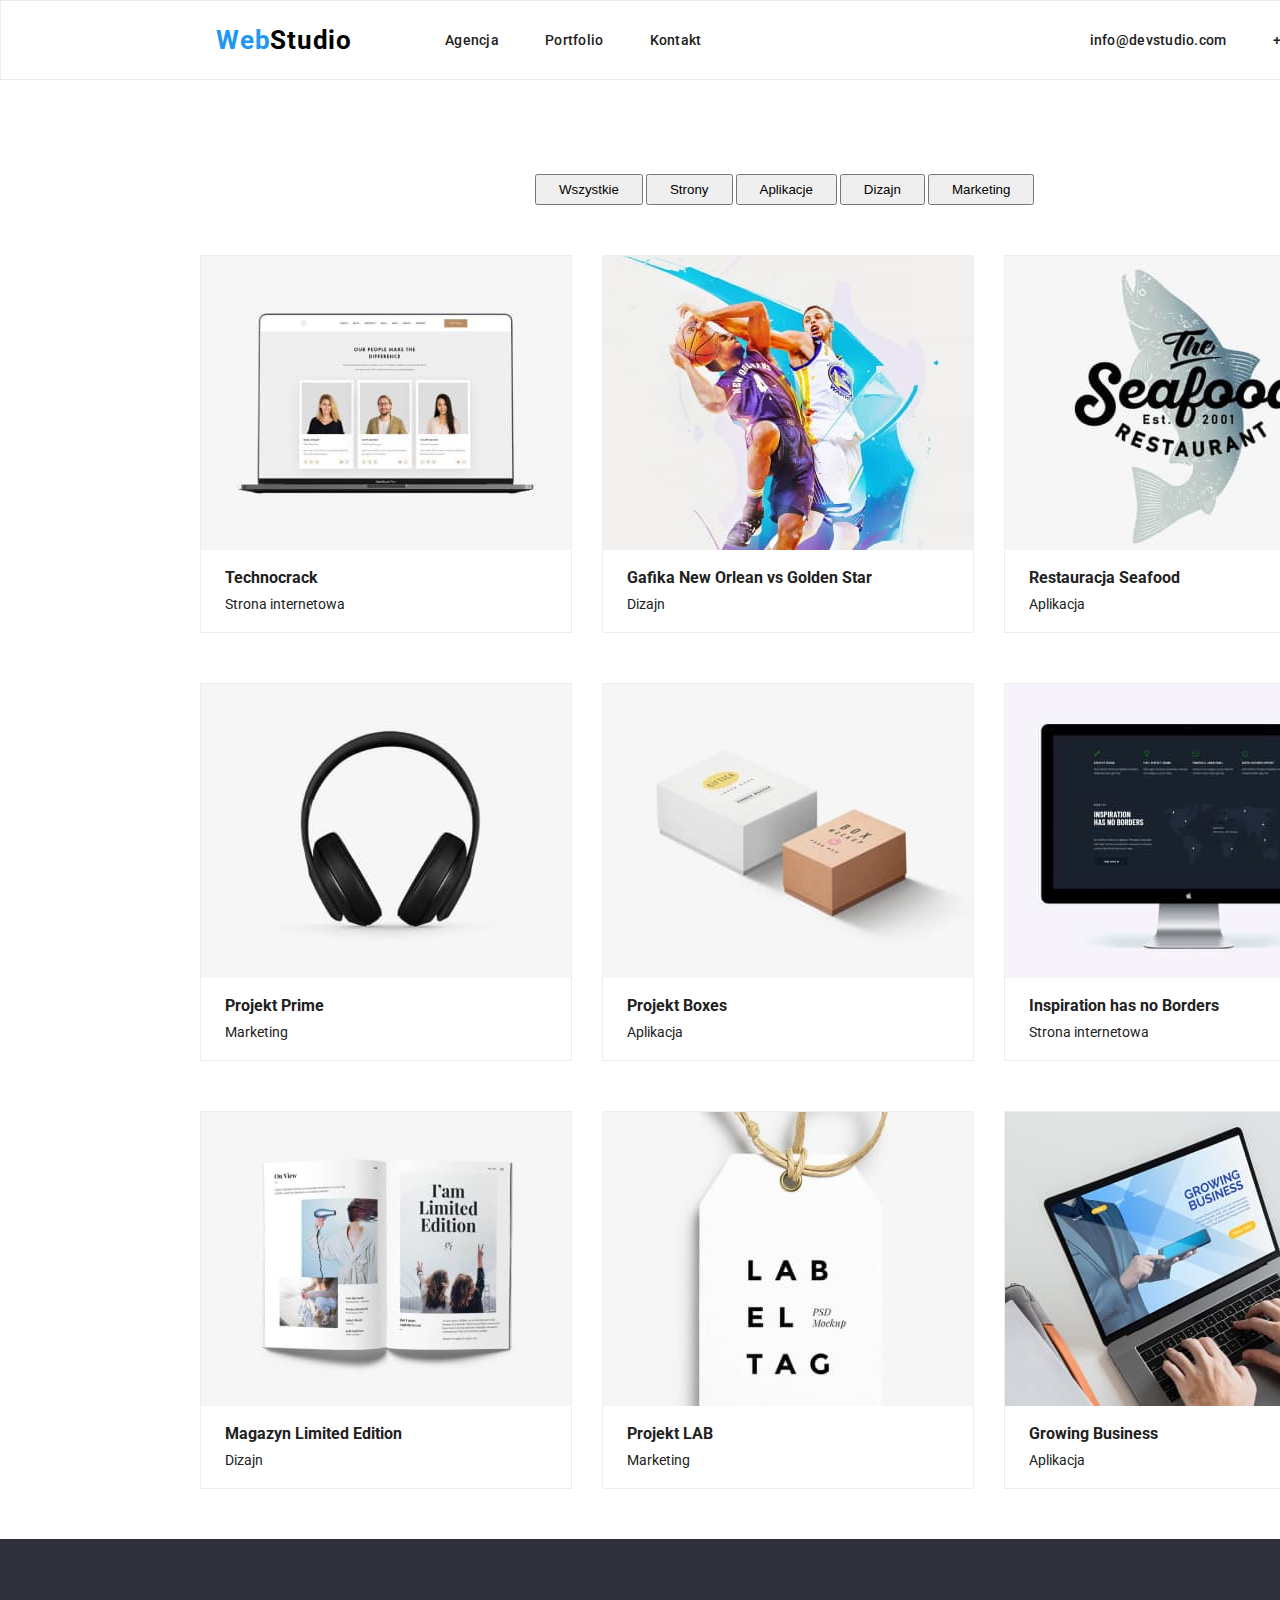
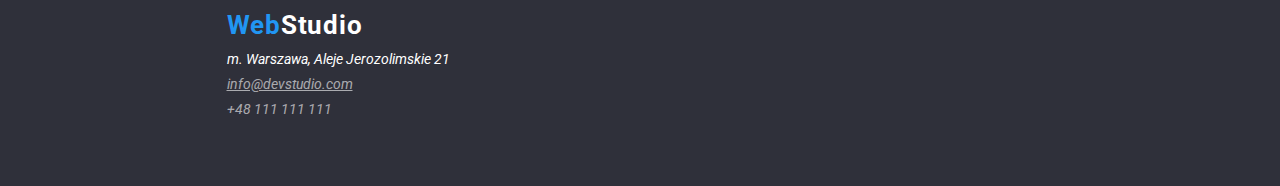
==== portfolio.html @ ac72ec34 "hw4 first commit" ====
<!DOCTYPE html>
<html lang="pl">
  <head>
    <meta charset="UTF-8" />
    <meta http-equiv="X-UA-Compatible" content="IE=edge" />
    <meta name="vievport" content="width=device-width, initial-scale=1.0" />
    <title>Studio</title>
    <link rel="preconnect" href="https://fonts.googleapis.com" />
    <link rel="preconnect" href="https://fonts.gstatic.com" crossorigin />
    <link
      href="https://fonts.googleapis.com/css2?family=Raleway:wght@700&family=Roboto:wght@400;500;700;900&display=swap"
      rel="stylesheet"
    />
    <link
      rel="stylesheet"
      href="https://cdnjs.cloudflare.com/ajax/libs/modern-normalize/1.1.0/modern-normalize.min.css"
      integrity="sha512-wpPYUAdjBVSE4KJnH1VR1HeZfpl1ub8YT/NKx4PuQ5NmX2tKuGu6U/JRp5y+Y8XG2tV+wKQpNHVUX03MfMFn9Q=="
      crossorigin="anonymous"
      referrerpolicy="no-referrer"
    />
    <link rel="stylesheet" href="css/styles.css" />
  </head>

  <body>
    <header>
      <div class="navbar">
        <div class="logo-nav">
          <div class="logo-box">
            <a href="./index.html" class="top-brand-link"
              ><span class="brand-color">Web</span>Studio</a
            >
          </div>

          <nav class="nav-link-box">
            <a class="top-link" href="./index.html">Agencja</a>
            <a class="top-link" href="./portfolio.html">Portfolio</a>
            <a class="top-link" href="./kontakt">Kontakt</a>
          </nav>
        </div>
        <div class="contact-link-box">
          <a class="top-link" href="mailto:info@devstudio.com"
            >info@devstudio.com</a
          >
          <a class="top-link" href="tel:0048111111111">+48111111111</a>
        </div>
      </div>
    </header>

    <main>
      <section class="container">
        <div class="projects-box">
          <div class="container">
            <ul class="portfolio-page-buttons">
              <li><button class="filter-1" style="padding: 6px 22px 6px 22px;" type="button">Wszystkie</button></li>
              <li><button style="padding: 6px 22px 6px 22px;" type="button">Strony</button></li>
              <li><button style="padding: 6px 22px 6px 22px;" type="button">Aplikacje</button></li>
              <li><button style="padding: 6px 22px 6px 22px;" type="button">Dizajn</button></li>
              <li><button style="padding: 6px 22px 6px 22px;" type="button">Marketing</button></li>
            </ul>
          </div>

          <div class="line-of-projects">
            <div class="project-block">
              <img
                alt="picture-of-a-laptop"
                width="370"
                height="294"
                src="images/portfolio/img(1).jpg"
              />
              <div>
                <h3 style="padding-left: 24px;">Technocrack</h3>
                <p class="pbt">Strona internetowa</p>
              </div>
            </div>

            <div class="project-block">
              <img
                alt="picture-of-a-basketball-players"
                width="370"
                height="294"
                src="images/portfolio/img(2).jpg"
              />
              <h3 style="padding-left: 24px;">Gafika New Orlean vs Golden Star</h3>
              <p class="pbt">Dizajn</p>
            </div>

            <div class="project-block">
              <img
                alt="logo-of-the-seafood-restaurant"
                width="370"
                height="294"
                src="images/portfolio/img(3).jpg"
              />
              <h3 style="padding-left: 24px;">Restauracja Seafood</h3>
              <p class="pbt">Aplikacja</p>
            </div>
          </div>

          <div class="line-of-projects">
            <div class="project-block">
              <img
                alt="black-headphones"
                width="370"
                height="294"
                src="images/portfolio/img(4).jpg"
              />
              <h3 style="padding-left: 24px;">Projekt Prime</h3>
              <p class="pbt">Marketing</p>
            </div>
            <div class="project-block">
              <img
                alt="two-boxes"
                width="370"
                height="294"
                src="images/portfolio/img(5).jpg"
              />
              <h3 style="padding-left: 24px;">Projekt Boxes</h3>
              <p class="pbt">Aplikacja</p>
            </div>
            <div class="project-block">
              <img
                alt="Apple-monitor"
                width="370"
                height="294"
                src="images/portfolio/img(6).jpg"
              />
              <h3 style="padding-left: 24px;">Inspiration has no Borders</h3>
              <p class="pbt">Strona internetowa</p>
            </div>
          </div>

          <div class="line-of-projects">
            <div class="project-block">
              <img
                alt="opened-book"
                width="370"
                height="294"
                src="images/portfolio/img(7).jpg"
              />
              <h3 style="padding-left: 24px;">Magazyn Limited Edition</h3>
              <p class="pbt">Dizajn</p>
            </div>
            <div class="project-block">
              <img
                alt="two-boxes"
                width="370"
                height="294"
                src="images/portfolio/img(8).jpg"
              />
              <h3 style="padding-left: 24px;">Projekt LAB</h3>
              <p class="pbt">Marketing</p>
            </div>
            <div class="project-block">
              <img
                alt="Apple-monitor"
                width="370"
                height="294"
                src="images/portfolio/img(9).jpg"
              />
              <h3 style="padding-left: 24px;">Growing Business</h3>
              <p class="pbt">Aplikacja</p>
            </div>
          </div>
        </div>
      </section>
    </main>

    <footer class="little-black-box">
      <div class="container">
        <div class="bottom-things">
          <a href="./index.html" class="bottom-brand-link"
            ><span class="brand-color">Web</span>Studio</a
          >
          <address>
            <p style="color: #ffffff">m. Warszawa, Aleje Jerozolimskie 21</p>
            <p>
              <a
                class="bottom-link"
                style="text-decoration: underline"
                href="mailto:info@devstudio.com"
                >info@devstudio.com</a
              >
            </p>
            <p>
              <a class="bottom-link" href="tel:0048111111111"
                >+48 111 111 111</a
              >
            </p>
          </address>
        </div>
      </div>
    </footer>
  </body>
</html>
---- css/styles.css ----
:root {
  --main-font-color: #212121;
  --secondary-font-color: #757575;
  --brand-color: #2196f3;
  --logo-black-font-color: #000000;
  --logo-white-font-color: #ffffff;
  --black-box-color: #2f303a;
  --our-crew-background: #f5f4fa;
  --focus-color: palevioletred;
  --footer-contact-link-color: #ffffff99;
  --navbar-border-color: #ececec;
}

* {
  box-sizing: border-box;
  margin: 0px;
}

body {
  color: var(--main-font-color);
  font-family: "Roboto", sans-serif;
  font-size: 14px;
  line-height: 16px;
  min-height: 100%;
  width: 1600px;
  margin: 0 auto;
}

.container {
  margin: 0px auto;
  max-width: 1200px;
  margin-top: 0px;
  margin-bottom: 0px;
  padding-top: 0px;
  padding-bottom: 0px;
}

ul {
  list-style-type: none;
}

h1 {
  width: 696px;
  height: 120px;
  text-transform: uppercase;
  letter-spacing: 0.06em;
  text-align: center;
  font-weight: 900;
  font-size: 44px;
  line-height: 1.75em;
  color: var(--logo-white-font-color);
}

h2 {
  text-align: center;
  font-size: 36px;
  padding-top: 94px;
  padding-bottom: 50px;
  margin: 0px;
}
h3 {
  text-align: left;
  padding-bottom: 10px;
  text-decoration: solid;
  padding-top: 20px;
  
}
h4 {
  margin-top: 30px;
  margin-bottom: 10px;
  text-decoration: solid;
}
/*navbar and links start*/

.navbar {
  display: flex;
  flex-direction: row;
  justify-content: space-between;


  align-items: center;
  height: 80px;
  border: 1px solid var(--navbar-border-color);
  margin: 0;
}
.contact-link-box {
  display: flex;
  flex-direction: row;
  margin: 0;
  padding: 227px;
  column-gap: 46px;
  font-weight: 500;
  letter-spacing: 0.02em;
}
.contact-link-box a {
  color: var(--main-font-color);
}
.nav-link-box {
  display: flex;
  flex-direction: row;
  align-items: flex-end;
  column-gap: 46px;
  font-weight: 500;
  letter-spacing: 0.02em;
  margin: 0;
  padding-left: 93px;
}
.nav-link-box a {
  color: var(--main-font-color);
}

.top-brand-link {
  font-weight: 700;
  font-size: 26px;
  line-height: 2em;
  letter-spacing: 0.03em;
  color: var(--logo-black-font-color);
}
.bottom-brand-link {
  text-decoration: none;
  font-weight: 700;
  font-size: 26px;
  line-height: 2em;
  letter-spacing: 0.03em;
  color: var(--logo-white-font-color);
}

.top-link {
  text-decoration: none;
}
a.top-link:hover {
  color: var(--brand-color);
}
a.top-link:active {
  color: var(--brand-color);
}
a.top-link:focus {
  color: var(--focus-color);
}

a.bottom-link {
  color: var(--footer-contact-link-color);
  text-decoration: none;
}
a.bottom-link:hover {
  color: var(--brand-color);
}
a.bottom-link:active {
  color: var(--brand-color);
}
a.bottom-link:focus {
  color: var(--focus-color);
}

.logo-box a {
  display: flex;
  align-items: center;
  text-decoration: none;
  padding-left: 215px;

  /*padding-top: 24px;
  padding-bottom: 25px;
  padding-left: 15px;
  width: 145px;
  height: 31px;*/
}
.logo-nav {
  display: flex;
  flex-direction: row;
  align-items: center;
}

.navbar .nav-link-box a {
  display: flex;
  flex-direction: row;
  text-decoration: none;
}
/*navbar and links end*/

/*logo start*/

.brand-color {
  color: var(--brand-color);
}

/*Main start */

.big-black-box {
  display: flex;
  flex-direction: column;
  align-items: center;
  margin: 0 auto;
  background: var(--black-box-color);
  padding: 200px 452px 200px 452px;
  row-gap: 40px;
}

.bigest-text {
  display: flex;
  justify-content: center;

  flex-wrap: wrap-reverse;
}

.studio-button {
  padding: 10px 41px 10px 42px;
  letter-spacing: 0.06em;
  border-radius: 4px;
  font-size: 16px;
  line-height: 1.87em;
  background-color: var(--brand-color);
  color: var(--logo-white-font-color);
  cursor: pointer;
}
/*button end*/

/*our strengths and workscope start*/

/*our-strengths start*/

.our-strengths {
  display: flex;
  flex-direction: row;
  padding: 94px 215px 94px 215px;
  padding-bottom: 0px;
  line-height: 1.5em;
  letter-spacing: 0.03em;
  column-gap: 30px;
  justify-content: center;
  text-decoration: none;
  color: var(--secondary-font-color);
}
.notes {
  align-content: center;
}

/*workscope start*/
.workscope {
  display: flex;
  flex-direction: column;
  width: 1200px;
  margin: 0 auto;
}
.list-of-activities {
  display: flex;
  flex-direction: row;
  column-gap: 30px;
  padding-bottom: 94px;
}
/*workscope end*/

/*our strengths and workscope end*/

/*our-crew start*/

.our-crew {
  display: flex;
  flex-direction: column;
  justify-content: center;
  align-items: center;
  margin: 0 auto;
  background: var(--our-crew-background);
}

.list-of-our-crew {
  display: flex;
  flex-direction: row;
}
.oc {
  text-align: center;
  margin: 15px;
  margin-bottom: 94px;
  font-size: 16px;
  line-height: 1.37em;
  letter-spacing: 0.03em;

  background: var(--logo-white-font-color);
  box-shadow: 0px 1px 3px rgba(0, 0, 0, 0.12), 0px 1px 1px rgba(0, 0, 0, 0.14),
    0px 2px 1px rgba(0, 0, 0, 0.2);
  border-radius: 0px 0px 4px 4px;
}
.oct {
  margin-bottom: 30px;
}
/*our-crew end*/

/*footer start*/

.little-black-box {
  display: flex;
  flex-direction: column;
  justify-content: center;
  align-items: center;
  text-decoration: none;
  background: var(--black-box-color);
}
.bottom-things {
  display: flex;
  flex-direction: column;
  padding: 60px 939px 60px 15px;
}

.bottom-things p {
  padding-bottom: 9px;
}
/*------

only portfolio styles start

*/
------




/*buttons start*/



/*buttons end*/

/*projects start*/

.projects-box {
  display: flex;
  flex-direction: column;
  padding-bottom: 40px;
}
.line-of-projects {
  display: flex;
  flex-direction: row;
  column-gap: 30px;
}
.project-block {
  display: flex;
  flex-direction: column;
  align-items: flex-start;
  margin-bottom: 50px;
  border: 1px solid #eeeeee;
}

.pbt {
  margin-bottom: 20px;
  padding-left: 24px;
}

.portfolio-page-buttons li {
  display: inline-block;
  line-height: 1.62em;
  letter-spacing: 0.03em;
  border-radius: 4px;
  cursor: pointer;
  padding-top: 94px;
  padding-bottom: 50px;
  border: none;
  text-decoration: none;
  text-align: center;
  color: var(--logo-white-font-color);
  transition-duration: 0.3s;
  }
.portfolio-page-buttons li :hover {
  background-color: var(--brand-color);
  color: var(--logo-white-font-color);
  border-color: var(--brand-color);
  border: 0px;
}
.filter-1 {
  margin-left: 295px;
}
/*projects end*/
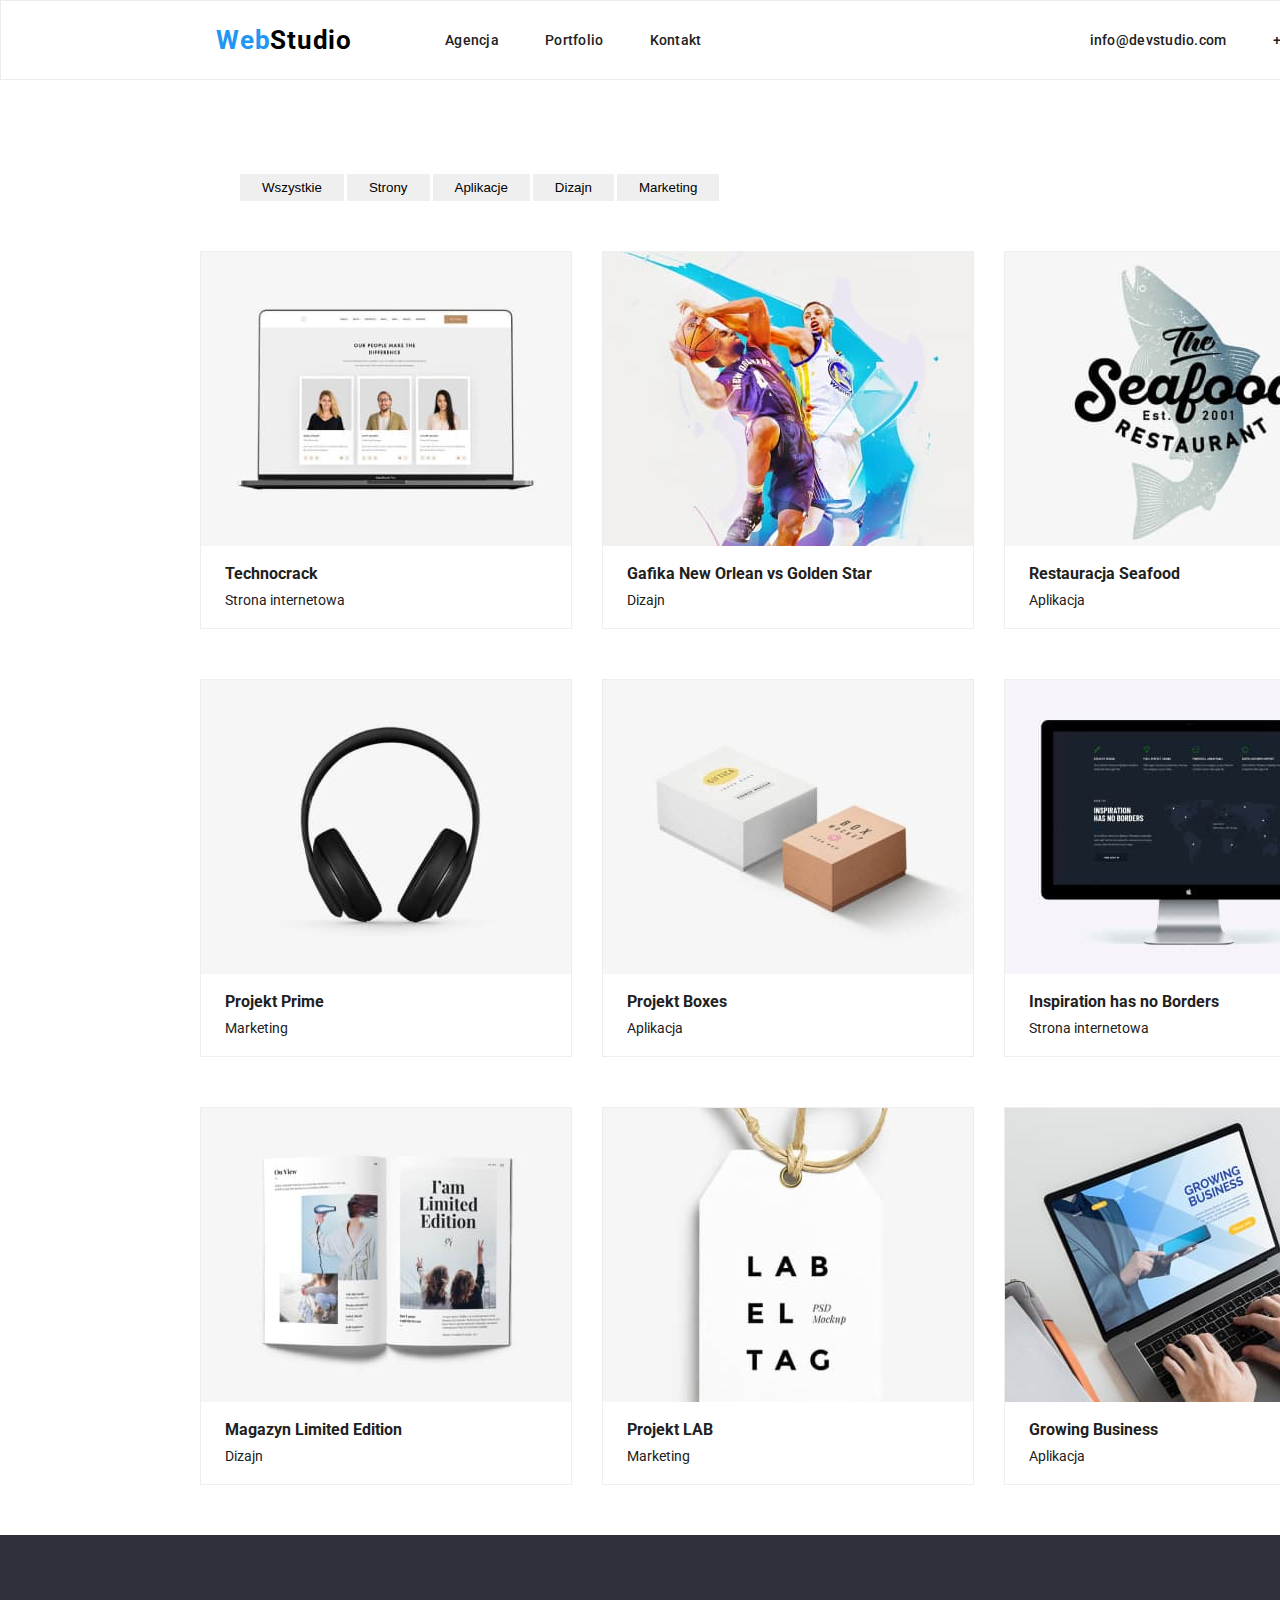
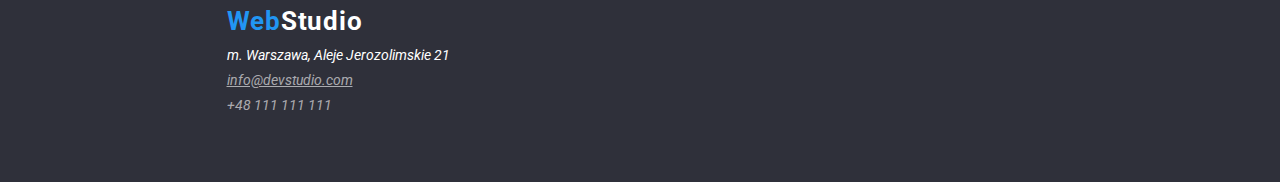
==== commit a0812294: "hw3 update11" ====
--- a/portfolio.html
+++ b/portfolio.html
@@ -49,15 +49,14 @@
     <main>
       <section class="container">
         <div class="projects-box">
-          <div class="container">
-            <ul class="portfolio-page-buttons">
-              <li><button class="filter-1" style="padding: 6px 22px 6px 22px;" type="button">Wszystkie</button></li>
-              <li><button style="padding: 6px 22px 6px 22px;" type="button">Strony</button></li>
-              <li><button style="padding: 6px 22px 6px 22px;" type="button">Aplikacje</button></li>
-              <li><button style="padding: 6px 22px 6px 22px;" type="button">Dizajn</button></li>
-              <li><button style="padding: 6px 22px 6px 22px;" type="button">Marketing</button></li>
-            </ul>
-          </div>
+          
+          <ul class="portfolio-page-buttons">
+              <li><button class="filter-btn" type="button">Wszystkie</button></li>
+              <li><button class="filter-btn" type="button">Strony</button></li>
+              <li><button class="filter-btn" type="button">Aplikacje</button></li>
+              <li><button class="filter-btn" type="button">Dizajn</button></li>
+              <li><button class="filter-btn" type="button">Marketing</button></li>
+          </ul>
 
           <div class="line-of-projects">
             <div class="project-block">
--- a/css/styles.css
+++ b/css/styles.css
@@ -29,10 +29,6 @@
 .container {
   margin: 0px auto;
   max-width: 1200px;
-  margin-top: 0px;
-  margin-bottom: 0px;
-  padding-top: 0px;
-  padding-bottom: 0px;
 }
 
 ul {
@@ -40,8 +36,6 @@
 }
 
 h1 {
-  width: 696px;
-  height: 120px;
   text-transform: uppercase;
   letter-spacing: 0.06em;
   text-align: center;
@@ -85,9 +79,7 @@
 }
 .contact-link-box {
   display: flex;
-  flex-direction: row;
-  margin: 0;
-  padding: 227px;
+  padding: 0px 227px;
   column-gap: 46px;
   font-weight: 500;
   letter-spacing: 0.02em;
@@ -364,7 +356,10 @@
   border-color: var(--brand-color);
   border: 0px;
 }
-.filter-1 {
-  margin-left: 295px;
+.filter-btn {
+  padding: 6px 22px 6px 22px;
+  border: none;
 }
 /*projects end*/
+
+
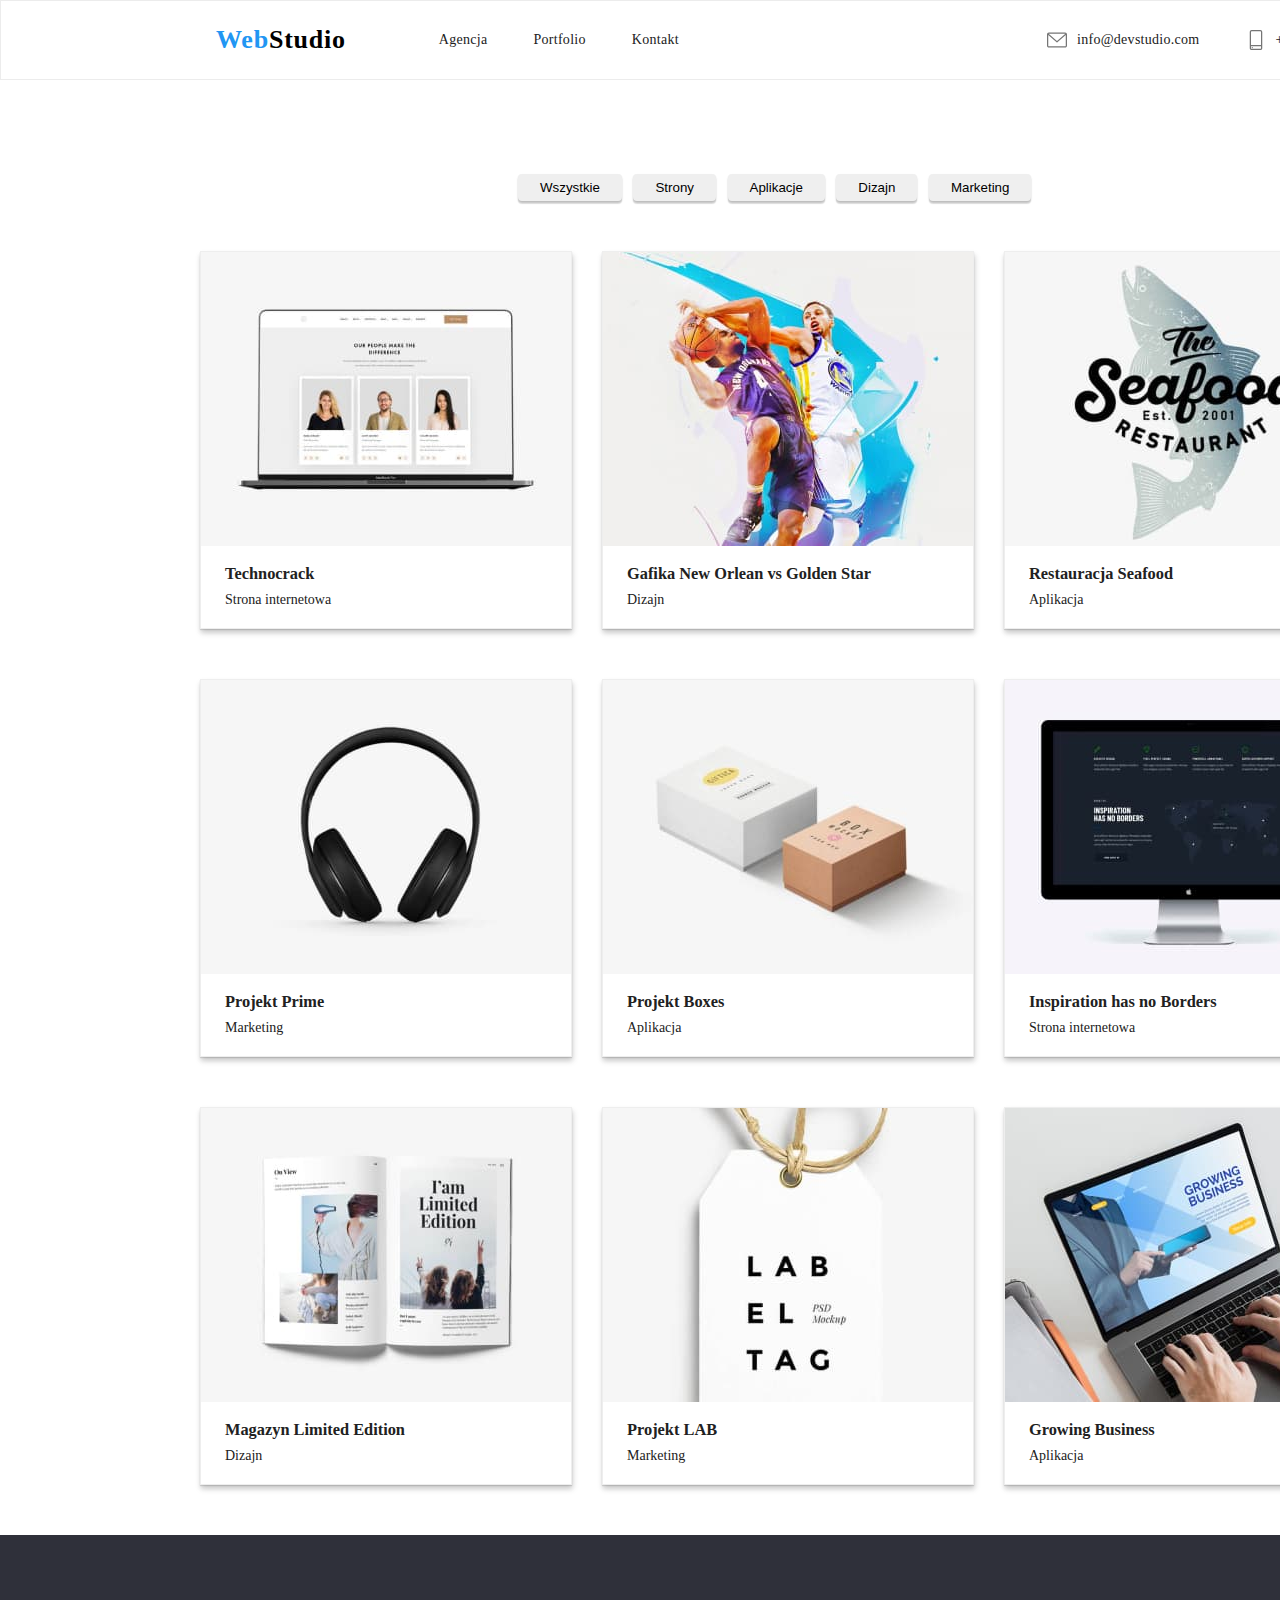
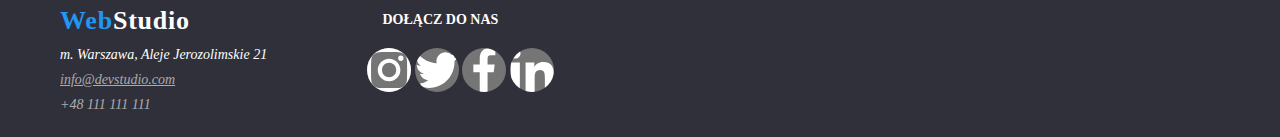
==== commit 2386fe10: "hw4 update6" ====
--- a/portfolio.html
+++ b/portfolio.html
@@ -38,10 +38,22 @@
           </nav>
         </div>
         <div class="contact-link-box">
-          <a class="top-link" href="mailto:info@devstudio.com"
-            >info@devstudio.com</a
-          >
-          <a class="top-link" href="tel:0048111111111">+48111111111</a>
+          <div class="container">
+            <a class="top-link" href="mailto:info@devstudio.com">
+              <svg class="icon-contact-link">
+                <use href="./images/svg/icons.svg#icon-envelope"></use>
+              </svg>
+              info@devstudio.com</a
+            >
+          </div>
+          <div>
+            <a class="top-link" href="tel:0048111111111">
+              <svg class="icon-contact-link">
+                <use href="./images/svg/icons.svg#icon-smartphone"></use>
+              </svg>
+              +48 111 111 111</a
+            >
+          </div>
         </div>
       </div>
     </header>
@@ -165,28 +177,50 @@
     </main>
 
     <footer class="little-black-box">
-      <div class="container">
-        <div class="bottom-things">
-          <a href="./index.html" class="bottom-brand-link"
-            ><span class="brand-color">Web</span>Studio</a
-          >
-          <address>
-            <p style="color: #ffffff">m. Warszawa, Aleje Jerozolimskie 21</p>
-            <p>
-              <a
-                class="bottom-link"
-                style="text-decoration: underline"
-                href="mailto:info@devstudio.com"
-                >info@devstudio.com</a
-              >
-            </p>
-            <p>
-              <a class="bottom-link" href="tel:0048111111111"
-                >+48 111 111 111</a
-              >
-            </p>
-          </address>
-        </div>
+      <div class="bottom-things">
+        <a href="./index.html" class="bottom-brand-link"
+          ><span class="brand-color">Web</span>Studio</a
+        >
+        <address>
+          <p style="color: #ffffff">m. Warszawa, Aleje Jerozolimskie 21</p>
+          <p>
+            <a
+              class="bottom-link"
+              style="text-decoration: underline"
+              href="mailto:info@devstudio.com"
+              >info@devstudio.com</a
+            >
+          </p>
+          <p>
+            <a class="bottom-link" href="tel:0048111111111">+48 111 111 111</a>
+          </p>
+        </address>
+      </div>
+      <div class="join-us">
+        <h4 class="join-us-title">dołącz do nas</h4>
+        <ul>
+          <li>
+            <svg class="icon-social-media-footer">
+              <use href="./images/svg/icons.svg#icon-instagram-2"></use>
+            </svg>
+          </li>
+          <li>
+            <svg class="icon-social-media-footer">
+              <use href="./images/svg/icons.svg#icon-twitter-1"></use>
+            </svg>
+          </li>
+          <li>
+            <svg class="icon-social-media-footer">
+              <use href="./images/svg/icons.svg#icon-facebook-1"></use>
+            </svg>
+          </li>
+
+          <li>
+            <svg class="icon-social-media-footer">
+              <use href="./images/svg/icons.svg#icon-linkedin-1"></use>
+            </svg>
+          </li>
+        </ul>
       </div>
     </footer>
   </body>
--- a/css/styles.css
+++ b/css/styles.css
@@ -9,6 +9,7 @@
   --focus-color: palevioletred;
   --footer-contact-link-color: #ffffff99;
   --navbar-border-color: #ececec;
+  --icon-color: #afb1b8;
 }
 
 * {
@@ -18,7 +19,7 @@
 
 body {
   color: var(--main-font-color);
-  font-family: "Roboto", sans-serif;
+
   font-size: 14px;
   line-height: 16px;
   min-height: 100%;
@@ -57,7 +58,6 @@
   padding-bottom: 10px;
   text-decoration: solid;
   padding-top: 20px;
-  
 }
 h4 {
   margin-top: 30px;
@@ -71,12 +71,12 @@
   flex-direction: row;
   justify-content: space-between;
 
-
   align-items: center;
   height: 80px;
   border: 1px solid var(--navbar-border-color);
   margin: 0;
 }
+
 .contact-link-box {
   display: flex;
   padding: 0px 227px;
@@ -85,8 +85,22 @@
   letter-spacing: 0.02em;
 }
 .contact-link-box a {
+  display: flex;
+  align-items: center;
   color: var(--main-font-color);
 }
+.icon-contact-link {
+  display: inline-flex;
+  flex-direction: row;
+  margin-right: 10px;
+  height: 30px;
+  width: 20px;
+}
+.icon-contact-link:hover {
+  --color5: var(--brand-color);
+  --color2: var(--brand-color);
+}
+
 .nav-link-box {
   display: flex;
   flex-direction: row;
@@ -144,6 +158,10 @@
   color: var(--focus-color);
 }
 
+.brand-color {
+  color: var(--brand-color);
+}
+
 .logo-box a {
   display: flex;
   align-items: center;
@@ -167,13 +185,10 @@
   flex-direction: row;
   text-decoration: none;
 }
+
 /*navbar and links end*/
 
 /*logo start*/
-
-.brand-color {
-  color: var(--brand-color);
-}
 
 /*Main start */
 
@@ -187,6 +202,13 @@
   row-gap: 40px;
 }
 
+.home {
+  background-image: url("/images/main-page/backgroud-picture.jpg");
+  background-color: rgba(47, 48, 58, 0.4);
+  background-repeat: no-repeat;
+  background-position: center;
+  width: 100%;
+}
 .bigest-text {
   display: flex;
   justify-content: center;
@@ -204,29 +226,86 @@
   color: var(--logo-white-font-color);
   cursor: pointer;
 }
+
 /*button end*/
 
-/*our strengths and workscope start*/
-
 /*our-strengths start*/
 
 .our-strengths {
   display: flex;
-  flex-direction: row;
+  flex-direction: column;
   padding: 94px 215px 94px 215px;
   padding-bottom: 0px;
+  margin: 0 auto;
   line-height: 1.5em;
   letter-spacing: 0.03em;
+  text-decoration: none;
+  color: var(--secondary-font-color);
+}
+
+.list-of-rectangles {
+  display: flex;
+  padding: 0px;
+  justify-content: space-around;
+  align-items: center;
   column-gap: 30px;
-  justify-content: center;
-  text-decoration: none;
-  color: var(--secondary-font-color);
-}
+}
+.rectangle-1 {
+  height: 120px;
+  width: 270px;
+  background-color: var(--our-crew-background);
+  display: flex;
+  justify-content: center;
+  align-items: center;
+}
+.rectangle-2 {
+  height: 120px;
+  width: 270px;
+  background-color: var(--our-crew-background);
+  display: flex;
+  justify-content: center;
+  align-items: center;
+}
+.rectangle-3 {
+  height: 120px;
+  width: 270px;
+  background-color: var(--our-crew-background);
+  display: flex;
+  justify-content: center;
+  align-items: center;
+}
+.rectangle-4 {
+  height: 120px;
+  width: 270px;
+  background-color: var(--our-crew-background);
+  display: flex;
+  justify-content: center;
+  align-items: center;
+}
+
+.icon-our-strengths {
+  display: inline-flex;
+  flex-direction: row;
+  justify-content: center;
+  align-items: center;
+  height: 70px;
+  width: 70px;
+}
+
 .notes {
-  align-content: center;
-}
+  display: inline-block;
+}
+.list-of-notes {
+  display: flex;
+  justify-content: center;
+  column-gap: 30px;
+  padding-left: 0;
+}
+
+/*our-strengths start*/
 
 /*workscope start*/
+
 .workscope {
   display: flex;
   flex-direction: column;
@@ -252,6 +331,11 @@
   align-items: center;
   margin: 0 auto;
   background: var(--our-crew-background);
+}
+.our-crew li {
+  display: inline-flex;
+  list-style: none;
+  align-items: center;
 }
 
 .list-of-our-crew {
@@ -265,7 +349,6 @@
   font-size: 16px;
   line-height: 1.37em;
   letter-spacing: 0.03em;
-
   background: var(--logo-white-font-color);
   box-shadow: 0px 1px 3px rgba(0, 0, 0, 0.12), 0px 1px 1px rgba(0, 0, 0, 0.14),
     0px 2px 1px rgba(0, 0, 0, 0.2);
@@ -274,14 +357,67 @@
 .oct {
   margin-bottom: 30px;
 }
+
+.icon-social-media-crew {
+  display: flex;
+  align-items: center;
+  width: 44px;
+  height: 44px;
+  border-radius: 10%;
+  background-size: contain;
+  background-position: center;
+  background-repeat: no-repeat;
+  cursor: pointer;
+  transition-duration: 0.3s;
+}
+.icon-social-media-crew:hover {
+  background-color: var(--brand-color);
+  --color3: var(--logo-white-font-color);
+  --color1: var(--logo-white-font-color);
+}
 /*our-crew end*/
 
+/*Our customers start*/
+
+.our-customers {
+  padding-bottom: 94px;
+}
+.customers-logos {
+  display: flex;
+  flex-direction: row;
+  justify-content: center;
+  align-items: center;
+  column-gap: 30px;
+}
+
+.icon-our-customers {
+  display: inline-flex;
+  flex-wrap: wrap;
+
+  border: 1px solid;
+  border-radius: 4px;
+  cursor: pointer;
+  border-color: var(--icon-color);
+  transition-duration: 0.3s;
+
+  fill: var(--icon-color);
+}
+
+.icon-our-customers:hover {
+  fill: var(--brand-color);
+  border-color: var(--brand-color);
+  --color1: var(--brand-color);
+  --color2: var(--brand-color);
+}
+
+/*Our customers end*/
+
 /*footer start*/
 
 .little-black-box {
   display: flex;
-  flex-direction: column;
-  justify-content: center;
+  flex-direction: row;
+  justify-content: start;
   align-items: center;
   text-decoration: none;
   background: var(--black-box-color);
@@ -289,12 +425,45 @@
 .bottom-things {
   display: flex;
   flex-direction: column;
-  padding: 60px 939px 60px 15px;
-}
-
+  padding: 60px 60px 15px;
+}
 .bottom-things p {
   padding-bottom: 9px;
 }
+
+.join-us {
+  display: flex;
+  flex-direction: column;
+  align-items: center;
+  color: var(--logo-white-font-color);
+  text-transform: uppercase;
+}
+.join-us li {
+  display: inline-flex;
+  flex-direction: row;
+}
+.join-us-title {
+  padding-top: 35px;
+  padding-bottom: 20px;
+  margin: 0;
+}
+
+.icon-social-media-footer {
+  display: flex;
+  align-items: center;
+  cursor: pointer;
+  height: 44px;
+  width: 44px;
+  border-radius: 50%;
+  transition-duration: 0.3s;
+  --color1: var(--logo-white-font-color);
+  --color3: white;
+  background-color: var(--secondary-font-color);
+}
+.icon-social-media-footer:hover {
+  background-color: var(--brand-color);
+}
+
 /*------
 
 only portfolio styles start
@@ -329,27 +498,33 @@
   align-items: flex-start;
   margin-bottom: 50px;
   border: 1px solid #eeeeee;
+  box-shadow: 0px 1px 1px rgba(0, 0, 0, 0.12), 0px 4px 4px rgba(0, 0, 0, 0.06),
+    1px 4px 6px rgba(0, 0, 0, 0.16);
 }
 
 .pbt {
   margin-bottom: 20px;
   padding-left: 24px;
+}
+
+.portfolio-page-buttons {
+  padding-left: 310px;
 }
 
 .portfolio-page-buttons li {
   display: inline-block;
   line-height: 1.62em;
   letter-spacing: 0.03em;
-  border-radius: 4px;
   cursor: pointer;
   padding-top: 94px;
   padding-bottom: 50px;
+
   border: none;
   text-decoration: none;
   text-align: center;
   color: var(--logo-white-font-color);
   transition-duration: 0.3s;
-  }
+}
 .portfolio-page-buttons li :hover {
   background-color: var(--brand-color);
   color: var(--logo-white-font-color);
@@ -359,7 +534,13 @@
 .filter-btn {
   padding: 6px 22px 6px 22px;
   border: none;
+  margin-left: 8px;
+  border-radius: 4px;
+  box-shadow: 0px 3px 1px rgba(0, 0, 0, 0.1), 0px 1px 2px rgba(0, 0, 0, 0.08),
+    0px 2px 2px rgba(0, 0, 0, 0.12);
 }
 /*projects end*/
 
-
+/*icons start*/
+
+/*icons end*/
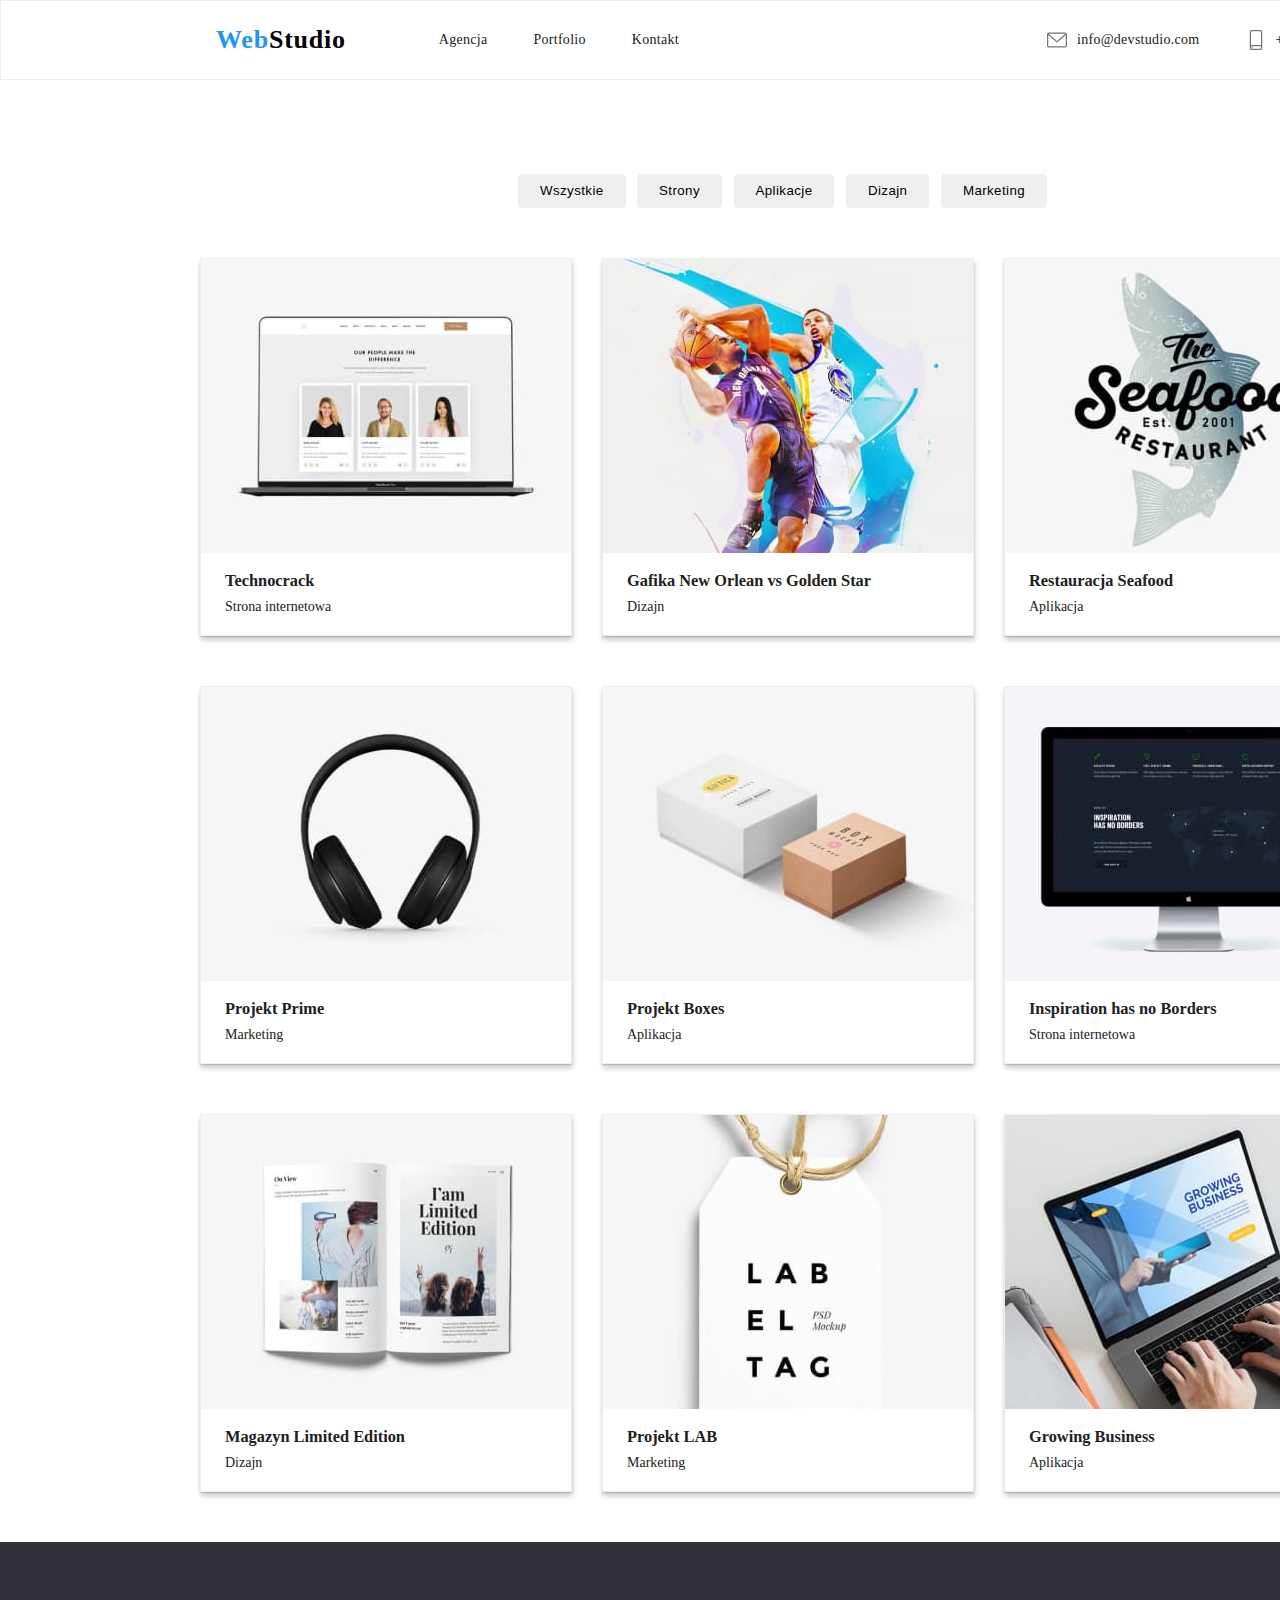
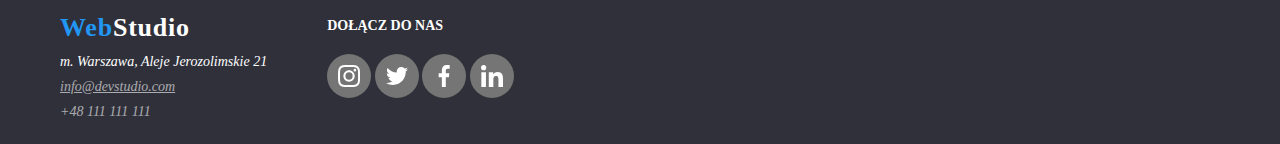
==== commit 4467d827: "hw4 update7" ====
--- a/portfolio.html
+++ b/portfolio.html
@@ -200,25 +200,53 @@
         <h4 class="join-us-title">dołącz do nas</h4>
         <ul>
           <li>
-            <svg class="icon-social-media-footer">
-              <use href="./images/svg/icons.svg#icon-instagram-2"></use>
-            </svg>
-          </li>
-          <li>
-            <svg class="icon-social-media-footer">
+            <div class="icon-social-media-footer">
+              <svg
+                class="svg-social-media"
+                height="44px"
+                width="44px"
+              >
+                <use href="./images/svg/icons.svg#icon-instagram-2"></use>
+              </svg>
+            </div>
+              
+            
+          </li>
+          <li>
+            <div class="icon-social-media-footer">
+              <svg
+              class="svg-social-media"
+              height="44px"
+              width="44px"
+            >
               <use href="./images/svg/icons.svg#icon-twitter-1"></use>
             </svg>
-          </li>
-          <li>
-            <svg class="icon-social-media-footer">
+          </div>
+            
+          </li>
+          <li>
+            <div class="icon-social-media-footer"> 
+              <svg
+              class="svg-social-media"
+              height="44px"
+              width="44px"
+            >
               <use href="./images/svg/icons.svg#icon-facebook-1"></use>
             </svg>
-          </li>
-
-          <li>
-            <svg class="icon-social-media-footer">
+          </div>           
+          </li>
+
+          <li>
+            <div class="icon-social-media-footer"> 
+              <svg
+              class="svg-social-media"
+              height="44px"
+              width="44px"
+            >
               <use href="./images/svg/icons.svg#icon-linkedin-1"></use>
             </svg>
+          </div>
+           
           </li>
         </ul>
       </div>
--- a/css/styles.css
+++ b/css/styles.css
@@ -15,6 +15,7 @@
 * {
   box-sizing: border-box;
   margin: 0px;
+  padding: 0px;
 }
 
 body {
@@ -64,6 +65,7 @@
   margin-bottom: 10px;
   text-decoration: solid;
 }
+
 /*navbar and links start*/
 
 .navbar {
@@ -95,10 +97,6 @@
   margin-right: 10px;
   height: 30px;
   width: 20px;
-}
-.icon-contact-link:hover {
-  --color5: var(--brand-color);
-  --color2: var(--brand-color);
 }
 
 .nav-link-box {
@@ -137,6 +135,11 @@
 a.top-link:hover {
   color: var(--brand-color);
 }
+a.top-link:hover .icon-contact-link {
+  color: var(--brand-color);
+  --color5: var(--brand-color);
+  --color2: var(--brand-color);
+}
 a.top-link:active {
   color: var(--brand-color);
 }
@@ -220,6 +223,7 @@
   padding: 10px 41px 10px 42px;
   letter-spacing: 0.06em;
   border-radius: 4px;
+  border: none;
   font-size: 16px;
   line-height: 1.87em;
   background-color: var(--brand-color);
@@ -361,13 +365,8 @@
 .icon-social-media-crew {
   display: flex;
   align-items: center;
-  width: 44px;
-  height: 44px;
-  border-radius: 10%;
-  background-size: contain;
-  background-position: center;
-  background-repeat: no-repeat;
   cursor: pointer;
+  border-radius: 50%;
   transition-duration: 0.3s;
 }
 .icon-social-media-crew:hover {
@@ -375,6 +374,7 @@
   --color3: var(--logo-white-font-color);
   --color1: var(--logo-white-font-color);
 }
+
 /*our-crew end*/
 
 /*Our customers start*/
@@ -434,7 +434,7 @@
 .join-us {
   display: flex;
   flex-direction: column;
-  align-items: center;
+  align-items: flex-start;
   color: var(--logo-white-font-color);
   text-transform: uppercase;
 }
@@ -447,17 +447,18 @@
   padding-bottom: 20px;
   margin: 0;
 }
+.svg-social-media {
+  padding: 11px;
+}
 
 .icon-social-media-footer {
   display: flex;
   align-items: center;
   cursor: pointer;
-  height: 44px;
-  width: 44px;
   border-radius: 50%;
   transition-duration: 0.3s;
   --color1: var(--logo-white-font-color);
-  --color3: white;
+  --color3: var(--logo-white-font-color);
   background-color: var(--secondary-font-color);
 }
 .icon-social-media-footer:hover {
@@ -513,15 +514,11 @@
 
 .portfolio-page-buttons li {
   display: inline-block;
-  line-height: 1.62em;
-  letter-spacing: 0.03em;
-  cursor: pointer;
   padding-top: 94px;
   padding-bottom: 50px;
-
+  padding-left: 8px;
   border: none;
   text-decoration: none;
-  text-align: center;
   color: var(--logo-white-font-color);
   transition-duration: 0.3s;
 }
@@ -530,14 +527,18 @@
   color: var(--logo-white-font-color);
   border-color: var(--brand-color);
   border: 0px;
-}
+  box-shadow: 0px 3px 1px rgba(0, 0, 0, 0.1), 0px 1px 2px rgba(0, 0, 0, 0.08),
+    0px 2px 2px rgba(0, 0, 0, 0.12);
+}
+
 .filter-btn {
   padding: 6px 22px 6px 22px;
   border: none;
-  margin-left: 8px;
   border-radius: 4px;
-  box-shadow: 0px 3px 1px rgba(0, 0, 0, 0.1), 0px 1px 2px rgba(0, 0, 0, 0.08),
-    0px 2px 2px rgba(0, 0, 0, 0.12);
+  text-align: center;
+  line-height: 1.62em;
+  letter-spacing: 0.03em;
+  cursor: pointer;
 }
 /*projects end*/
 
